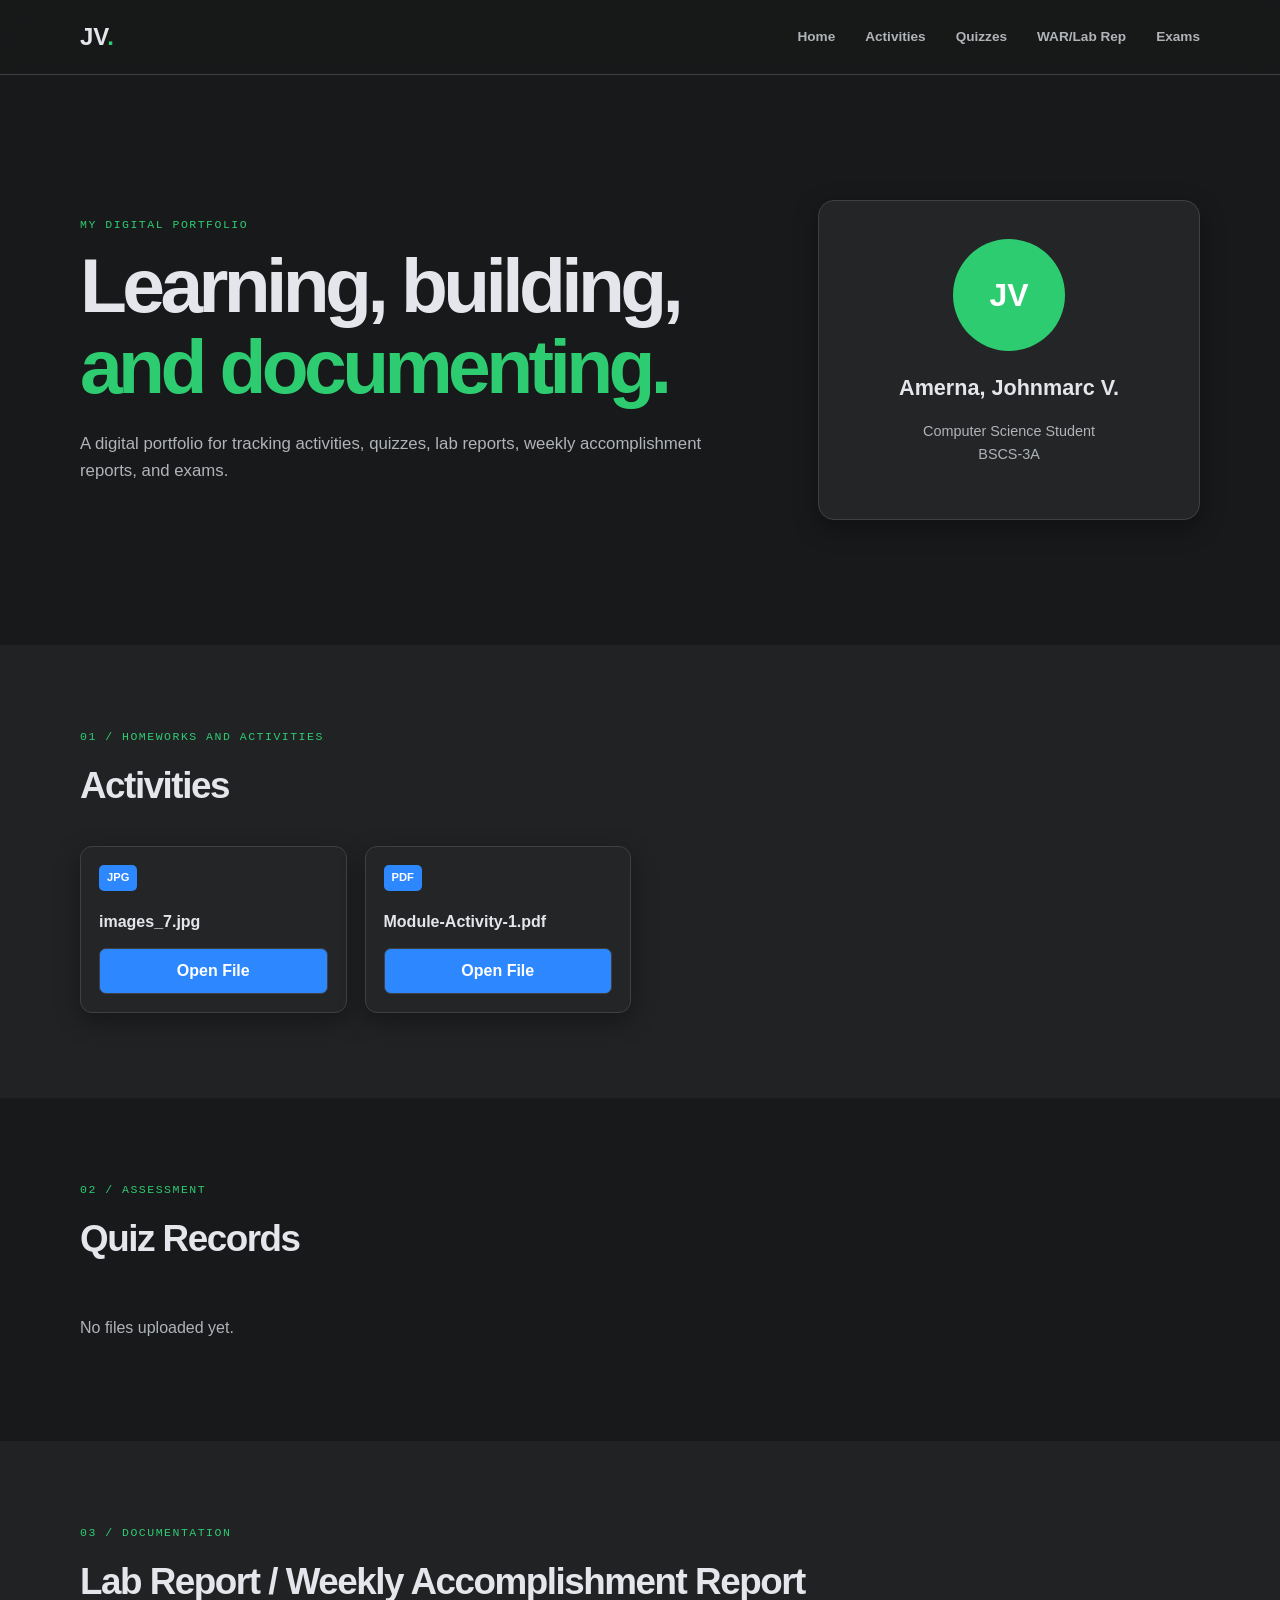
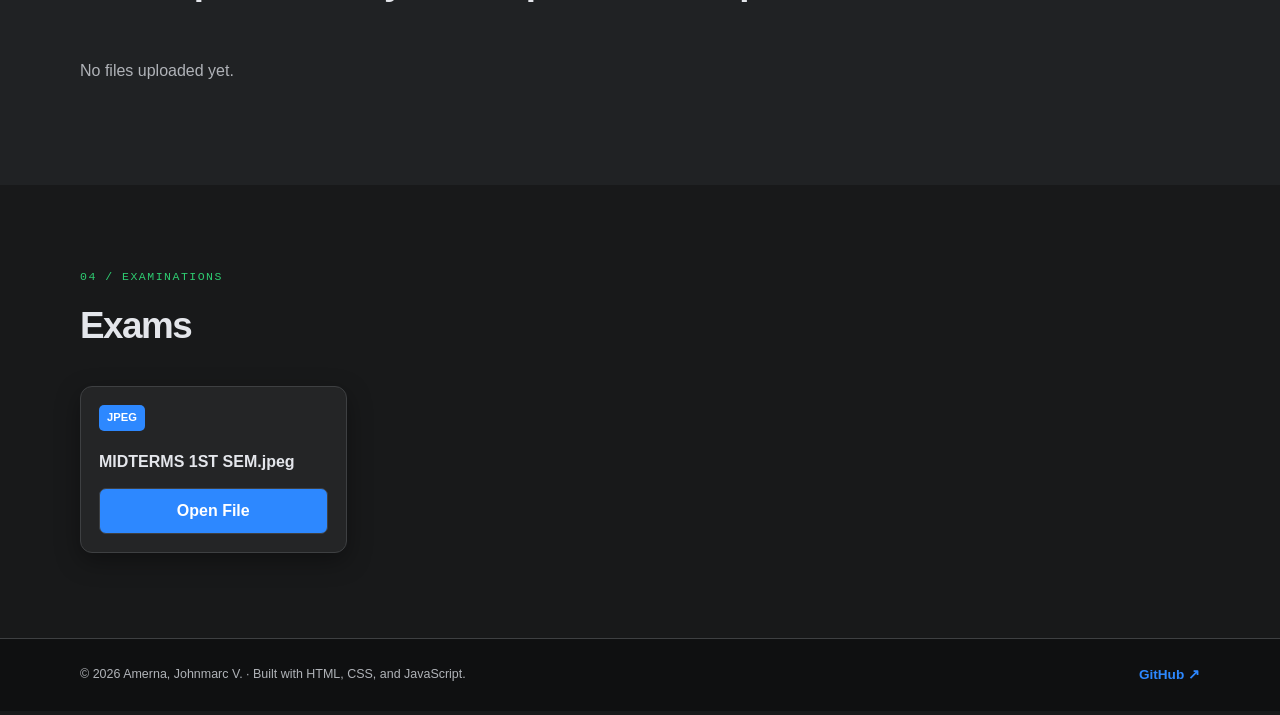
==== index.html @ 8e963a17 "Change file extension from JPG to JPEG" ====
<!DOCTYPE html>
<html lang="en">
<head>
  <meta charset="UTF-8">
  <meta name="viewport" content="width=device-width, initial-scale=1.0">
  <meta name="description" content="Johnmarc's learning and software development portfolio">
  <title>Amerna's Portfolio</title>
  <link rel="stylesheet" href="style.css">
</head>

<body>
  <header class="site-header">
    <nav class="navbar container" aria-label="Main navigation">
      <a class="logo" href="#home">JV<span>.</span></a>

      <button
        type="button"
        class="menu-toggle"
        aria-label="Open navigation menu"
        aria-expanded="false">
        ☰
      </button>

      <div class="nav-links">
        <a href="#home">Home</a>
        <a href="#activities">Activities</a>
        <a href="#quizzes">Quizzes</a>
        <a href="#warlab">WAR/Lab Rep</a>
        <a href="#exams">Exams</a>
      </div>
    </nav>
  </header>

  <main>
    <section id="home" class="hero container">
      <div class="hero-content">
        <p class="eyebrow">MY DIGITAL PORTFOLIO</p>

        <h1>
          Learning, building,<br>
          <span>and documenting.</span>
        </h1>

        <p class="hero-description">
          A digital portfolio for tracking activities, quizzes,
          lab reports, weekly accomplishment reports, and exams.
        </p>
      </div>

      <aside class="profile-card" aria-label="Profile summary">
        <div class="profile-avatar">JV</div>
        <h2>Amerna, Johnmarc V.</h2>
        <p>Computer Science Student<br>BSCS-3A</p>
      </aside>
    </section>

    <section id="activities" class="section section-tinted">
      <div class="container">
        <div class="section-heading">
          <div>
            <p class="eyebrow">01 / HOMEWORKS AND ACTIVITIES</p>
            <h2>Activities</h2>
          </div>
          </div>

        <div class="files-container static-files">
          <div class="file-item-card">
            <div class="file-item-header">
              <span class="file-badge">JPG</span>
            </div>

            <div class="file-info">
              <div class="file-title">images_7.jpg</div>
            </div>

            <button
              type="button"
              class="view-btn"
              onclick="openStaticFile('images/images_7.jpg', 'images_7.jpg')">
              Open File
            </button>
          </div>

          <div class="file-item-card">
            <div class="file-item-header">
              <span class="file-badge">PDF</span>
            </div>

            <div class="file-info">
              <div class="file-title">Module-Activity-1.pdf</div>
            </div>

            <button
              type="button"
              class="view-btn"
              onclick="openStaticFile(
                'images/Module-Activity-1.pdf',
                'Module-Activity-1.pdf'
              )">
              Open File
            </button>
          </div>
        </div>
      </div>
    </section>

    <section id="quizzes" class="section">
      <div class="container">
        <div class="section-heading">
          <div>
            <p class="eyebrow">02 / ASSESSMENT</p>
            <h2>Quiz Records</h2>
          </div>
        </div>

        <div class="files-container" id="container-quizzes">
          <p class="empty-msg">No files uploaded yet.</p>
        </div>
      </div>
    </section>

    <section id="warlab" class="section section-tinted">
      <div class="container">
        <div class="section-heading">
          <div>
            <p class="eyebrow">03 / DOCUMENTATION</p>
            <h2>Lab Report / Weekly Accomplishment Report</h2>
          </div>
        </div>

        <div class="files-container" id="container-warlab">
          <p class="empty-msg">No files uploaded yet.</p>
        </div>
      </div>
    </section>

    <section id="exams" class="section">
      <div class="container">
        <div class="section-heading">
          <div>
            <p class="eyebrow">04 / EXAMINATIONS</p>
            <h2>Exams</h2>
          </div>
        </div>

               <div class="files-container static-files">
          <div class="file-item-card">
            <div class="file-item-header">
              <span class="file-badge">JPEG</span>
            </div>

            <div class="file-info">
              <div class="file-title">MIDTERMS 1ST SEM.jpeg</div>
            </div>

            <button
              type="button"
              class="view-btn"
              onclick="openStaticFile('images/MIDTERMS 1ST SEM.jpeg', 'MIDTERMS 1ST SEM.jpeg')">
              Open File
            </button>
      </div>
    </section>
  </main>

  <footer class="site-footer">
    <div class="container footer-content">
      <p>© 2026 Amerna, Johnmarc V. · Built with HTML, CSS, and JavaScript.</p>
      <a href="https://github.com/" target="_blank" rel="noopener noreferrer">
        GitHub ↗
      </a>
    </div>
  </footer>

  <!-- File preview modal -->
  <div
    id="file-modal"
    class="modal hidden"
    role="dialog"
    aria-modal="true"
    aria-labelledby="modal-title">

    <div class="modal-content">
      <button
        type="button"
        class="modal-close"
        onclick="closeModal()"
        aria-label="Close modal">
        &times;
      </button>

      <h2 id="modal-title">File Preview</h2>
      <div id="modal-body"></div>
    </div>
  </div>

  <script src="script.js"></script>
</body>
</html>
---- style.css ----
/* ==============================
   1. Design tokens and reset
   ============================== */
:root {
  /* Dark theme colors (Facebook-like) */
  --color-bg: #18191a;          /* Main background */
  --color-surface: #242526;     /* Cards, panels */
  --color-surface-hover: #3a3b3c;
  --color-text: #e4e6eb;        /* Primary text */
  --color-text-muted: #b0b3b8;  /* Secondary text */
  --color-border: #3e4042;      /* Borders */
  --color-accent: #2d88ff;      /* Link/accent blue */
  --color-green: #2ecc71;       /* Success/green accent */
  --color-orange: #f39c12;      /* Orange accent */
  --color-section: #202224;     /* Tinted sections */

  --shadow-card: 0 8px 24px rgba(0, 0, 0, 0.35);
  --radius-small: 7px;
  --radius-medium: 12px;
  --radius-large: 16px;
  --content-width: 1120px;
}

* { 
  box-sizing: border-box; 
}

html { 
  scroll-behavior: smooth; 
}

body {
  margin: 0;
  color: var(--color-text);
  background: var(--color-bg);
  font-family: Manrope, Arial, sans-serif;
  line-height: 1.6;
}

a { 
  color: inherit; 
}

button { 
  font: inherit; 
}

.container { 
  width: min(var(--content-width), 92%); 
  margin: 0 auto; 
}

/* ==============================
   2. Shared components
   ============================== */
.eyebrow {
  margin: 0 0 14px;
  color: var(--color-green);
  font: 500 0.72rem 'DM Mono', monospace;
  letter-spacing: 0.13em;
}

.button {
  padding: 12px 18px;
  border-radius: var(--radius-small);
  font-size: 0.85rem;
  font-weight: 800;
  text-decoration: none;
}

.button-primary { 
  color: #fff; 
  background: var(--color-green); 
}

.button-secondary { 
  color: var(--color-text); 
  border: 1px solid var(--color-border); 
  background: var(--color-surface);
}

.button-group { 
  display: flex; 
  gap: 12px; 
  margin-top: 30px; 
}

.section { 
  padding: 85px 0; 
}

.section-tinted { 
  background: var(--color-section); 
}

.section-heading {
  display: flex;
  align-items: end;
  justify-content: space-between;
  margin-bottom: 30px;
}

.section-heading h2 {
  margin: 0;
  font-size: 2.3rem;
  letter-spacing: -0.04em;
  color: var(--color-text);
}

.text-button {
  padding: 0;
  color: var(--color-accent);
  background: none;
  border: 0;
  font-weight: 800;
  cursor: pointer;
}

.tag {
  display: inline-block;
  padding: 3px 9px;
  border-radius: 20px;
  font: 500 0.68rem 'DM Mono', monospace;
}

.tag-math { 
  color: #f5c67b; background: #4a3610; 
}

.tag-code { 
  color: #7fffd4; background: #0f3a2f;
}

.tag-theory { 
  color: #cbb3ff; background: #2a1f4a; 
}

.tag-hardware { 
  color: #a8c7ff; background: #162a3f; 
}

.tag-design { 
  color: #ffb3c6; background: #3f1624; 
}

.card-grid { 
  display: grid; gap: 20px; 
}

.card-grid-three { 
  grid-template-columns: repeat(3, 1fr); 
}

.card-grid-two { 
  grid-template-columns: repeat(2, 1fr); 
}

.project-card, .report-card {
  padding: 25px;
  background: var(--color-surface);
  border: 1px solid var(--color-border);
  border-radius: var(--radius-medium);
  box-shadow: var(--shadow-card);
}

.project-card h3, .report-card h3 { 
  margin: 0 0 5px; 
  color: var(--color-text);
}

.project-card p, .report-card p, .activity-item p {
  margin: 0 0 12px;
  color: var(--color-text-muted);
  font-size: 0.9rem;
}

.project-link {
  color: var(--color-accent);
  font-size: 0.78rem;
  font-weight: 800;
  text-decoration: none;
}

.card-footer { 
  display: flex; 
  align-items: center; 
  justify-content: space-between; 
  margin-top: 25px; 
}

/* ==============================
   3. Header and navigation
   ============================== */
.site-header {
  position: sticky;
  top: 0;
  z-index: 10;
  border-bottom: 1px solid var(--color-border);
  background: rgba(24, 25, 26, 0.92);
  backdrop-filter: blur(12px);
}

.navbar { 
  display: flex; 
  align-items: center; 
  justify-content: space-between; 
  height: 74px; 
}

.logo { 
  font-size: 1.5rem; 
  font-weight: 800; 
  text-decoration: none; 
  color: var(--color-text);
}

.logo span { 
  color: var(--color-green); 
}

.nav-links { 
  display: flex; 
  gap: 30px; 
}

.nav-links a, .footer-content a { 
  font-size: 0.85rem; 
  font-weight: 700; 
  text-decoration: none;
  color: var(--color-text-muted);
}

.nav-links a:hover, .footer-content a:hover { 
  color: var(--color-text); 
}

.menu-toggle { 
  display: none; 
  border: 0; 
  background: none; 
  font-size: 1.5rem; 
  cursor: pointer; 
  color: var(--color-text);
}

/* ==============================
   4. Home section
   ============================== */
.hero {
  display: grid;
  grid-template-columns: 1.4fr 0.8fr;
  align-items: center;
  gap: 70px;
  min-height: 570px;
  padding: 70px 0;
}

.hero h1 {
  margin: 0 0 25px;
  font-size: clamp(2.7rem, 6vw, 5rem);
  line-height: 1.05;
  letter-spacing: -0.06em;
  color: var(--color-text);
}

.hero h1 span { 
  color: var(--color-green); 
}

.hero-description { 
  max-width: 650px; 
  color: var(--color-text-muted); 
  font-size: 1.05rem; 
}

.profile-card {
  padding: 38px;
  text-align: center;
  background: var(--color-surface);
  border: 1px solid var(--color-border);
  border-radius: var(--radius-large);
  box-shadow: var(--shadow-card);
}

.profile-avatar {
  display: grid;
  place-items: center;
  width: 112px;
  height: 112px;
  margin: 0 auto 20px;
  border-radius: 50%;
  color: #fff;
  background: var(--color-green);
  font-size: 2rem;
  font-weight: 800;
}

.profile-card h2 { 
  margin: 0; 
  font-size: 1.35rem; 
  color: var(--color-text);
}

.profile-card p { 
  color: var(--color-text-muted); 
  font-size: 0.9rem; 
}

.quick-stats {
  display: grid;
  grid-template-columns: repeat(3, 1fr);
  margin-top: 25px;
  padding-top: 22px;
  border-top: 1px solid var(--color-border);
}

.stat strong { 
  display: block; 
  color: var(--color-green); 
  font-size: 1.3rem; 
}

.stat small { 
  color: var(--color-text-muted); 
  font-size: 0.7rem; 
}

/* ==============================
   5. Activities, quizzes, reports
   ============================== */
.activity-list { 
  border-top: 1px solid var(--color-border); 
}

.activity-item {
  display: grid;
  grid-template-columns: 90px 1fr;
  gap: 25px;
  padding: 25px 0;
  border-bottom: 1px solid var(--color-border);
}

.activity-item h3 { 
  margin: 0 0 5px; 
  color: var(--color-text);
}

.activity-date { 
  color: var(--color-green); 
  font: 500 1.5rem 'DM Mono', monospace; 
}

.activity-date span { 
  display: block; 
  color: var(--color-text-muted); 
  font-size: 0.65rem; 
  letter-spacing: 0.1em; 
}

.project-icon {
  display: grid;
  place-items: center;
  width: 46px;
  height: 46px;
  margin-bottom: 20px;
  border-radius: 9px;
  color: #fff;
  background: var(--color-green);
  font-size: 1.4rem;
}

.table-wrapper { 
  overflow-x: auto; 
  border: 1px solid var(--color-border); 
  border-radius: var(--radius-medium); 
  background: var(--color-surface); 
}

table { 
  width: 100%; 
  min-width: 650px; 
  border-collapse: collapse; 
  text-align: left;
}

th, td { 
  padding: 18px 22px; 
  border-bottom: 1px solid var(--color-border); 
  font-size: 0.86rem; 
  color: var(--color-text);
}

th { 
  color: var(--color-text-muted); 
  font: 500 0.7rem 'DM Mono', monospace; 
  text-transform: uppercase; 
}

tr:last-child td { 
  border-bottom: 0; 
}

.score { 
  color: var(--color-green); 
  font-weight: 800; 
}

.report-type { 
  color: var(--color-orange); 
  font: 500 0.7rem 'DM Mono', monospace; 
  letter-spacing: 0.1em; 
}

.report-card h3 { 
  margin-top: 14px; 
}

/* ==============================
   6. Footer
   ============================== */
.site-footer { 
  padding: 25px 0; 
  color: var(--color-text-muted); 
  background: #0f1011; 
  border-top: 1px solid var(--color-border);
}

.footer-content { 
  display: flex; 
  align-items: center; 
  justify-content: space-between; 
}

.footer-content p { 
  margin: 0; 
  font-size: 0.78rem; 
}

.footer-content a { 
  color: var(--color-accent); 
}

/* ==============================
   7. Responsive layout
   ============================== */
@media (max-width: 700px) {
  .menu-toggle { 
    display: block; 
  }

  .nav-links {
    position: absolute;
    top: 74px;
    left: 0;
    right: 0;
    display: none;
    flex-direction: column;
    gap: 15px;
    padding: 20px;
    border-bottom: 1px solid var(--color-border);
    background: var(--color-bg);
  }

  .nav-links.is-open { 
    display: flex; 
  }

  .hero { 
    grid-template-columns: 1fr; 
    gap: 35px; 
    padding: 60px 0; 
  }

  .profile-card { 
    max-width: 420px; 
  }

  .section { 
    padding: 60px 0; 
  }

  .section-heading h2 { 
    font-size: 1.8rem; 
  }

  .card-grid-three, .card-grid-two { 
    grid-template-columns: 1fr; 
  }

  .footer-content { 
    display: block; 
  }

  .footer-content a { 
    display: inline-block; 
    margin-top: 8px; 
  }
}

/* ==============================
   8. Image upload & preview
   ============================== */
.image-upload-area {
  margin: 20px 0 30px;
  padding: 18px;
  border: 1px dashed var(--color-border);
  border-radius: var(--radius-medium);
  background: var(--color-surface);
}

.image-upload-label {
  display: inline-flex;
  align-items: center;
  gap: 10px;
  padding: 10px 14px;
  border-radius: var(--radius-small);
  background: #2f3136;
  color: var(--color-text);
  font-weight: 700;
  font-size: 0.85rem;
  cursor: pointer;
  user-select: none;
}

.image-upload-label:hover {
  background: var(--color-surface-hover);
}

.image-upload-icon {
  font-size: 1.1rem;
}

.image-input {
  position: absolute;
  width: 1px;
  height: 1px;
  padding: 0;
  margin: -1px;
  overflow: hidden;
  clip: rect(0, 0, 0, 0);
  border: 0;
}

.image-preview-grid {
  display: grid;
  grid-template-columns: repeat(auto-fill, minmax(140px, 1fr));
  gap: 12px;
  margin-top: 16px;
}

.image-preview-grid img {
  width: 100%;
  height: 140px;
  object-fit: cover;
  border-radius: var(--radius-small);
  border: 1px solid var(--color-border);
  background: #000;
}

/* ==============================
   9. Clear images button
   ============================== */
.image-clear-wrapper {
  margin-top: 10px;
}

.image-clear-button {
  padding: 6px 10px;
  border: 1px solid var(--color-border);
  border-radius: var(--radius-small);
  background: var(--color-surface);
  color: var(--color-text-muted);
  font-size: 0.75rem;
  font-weight: 700;
  cursor: pointer;
}

.image-clear-button:hover {
  color: var(--color-text);
  border-color: var(--color-text-muted);
  background: var(--color-surface-hover);
}

.actions {
  display: flex;
  align-items: center;
  gap: 10px;
}

.upload-label,
.view-btn,
.delete-btn {
  border: 1px solid var(--color-border);
  border-radius: var(--radius-small);
  cursor: pointer;
}

.upload-label {
  display: inline-block;
  padding: 8px 14px;
  color: #fff;
  background: var(--color-green);
  font-size: 0.85rem;
  font-weight: 700;
}

.upload-label:hover {
  filter: brightness(1.1);
}

.file-input {
  position: absolute;
  width: 1px;
  height: 1px;
  overflow: hidden;
  opacity: 0;
}

.files-container {
  display: grid;
  grid-template-columns: repeat(auto-fill, minmax(230px, 1fr));
  gap: 18px;
}

.empty-msg {
  grid-column: 1 / -1;
  color: var(--color-text-muted);
}

.static-files {
  margin-top: 20px;
}

.file-item-card {
  padding: 18px;
  background: var(--color-surface);
  border: 1px solid var(--color-border);
  border-radius: var(--radius-medium);
  box-shadow: var(--shadow-card);
}

.file-item-header {
  display: flex;
  align-items: center;
  justify-content: space-between;
  margin-bottom: 18px;
}

.file-badge {
  padding: 4px 8px;
  border-radius: 5px;
  color: #fff;
  background: var(--color-accent);
  font-size: 0.7rem;
  font-weight: 800;
}

.file-title {
  overflow: hidden;
  margin-bottom: 14px;
  color: var(--color-text);
  font-weight: 700;
  text-overflow: ellipsis;
  white-space: nowrap;
}

.file-info small {
  color: var(--color-text-muted);
  font-size: 0.75rem;
}

.view-btn {
  width: 100%;
  padding: 9px 12px;
  color: #fff;
  background: var(--color-accent);
  font-weight: 700;
}

.view-btn:hover {
  background: #1c6dcc;
}

.delete-btn {
  width: 28px;
  height: 28px;
  color: #fff;
  background: #c0392b;
  font-size: 1.2rem;
  line-height: 1;
}

.modal {
  position: fixed;
  inset: 0;
  z-index: 100;
  display: grid;
  place-items: center;
  padding: 20px;
  background: rgba(0, 0, 0, 0.8);
}

.modal.hidden {
  display: none;
}

.modal-content {
  position: relative;
  width: min(900px, 100%);
  max-height: 95vh;
  overflow: auto;
  padding: 24px;
  border: 1px solid var(--color-border);
  border-radius: var(--radius-medium);
  background: var(--color-surface);
}

.modal-content h2 {
  margin-top: 0;
  padding-right: 35px;
  color: var(--color-text);
}

.modal-close {
  position: absolute;
  top: 12px;
  right: 16px;
  border: 0;
  color: var(--color-text);
  background: transparent;
  cursor: pointer;
  font-size: 2rem;
}

.modal-image {
  display: block;
  max-width: 100%;
  max-height: 80vh;
  margin: 0 auto;
  border-radius: 8px;
}

.modal-frame {
  display: block;
  width: 100%;
  height: 75vh;
  border: 0;
  border-radius: 8px;
}

.download-message {
  padding: 30px;
  color: var(--color-text);
  text-align: center;
}

.download-message .view-btn {
  display: inline-block;
  width: auto;
  text-decoration: none;
}
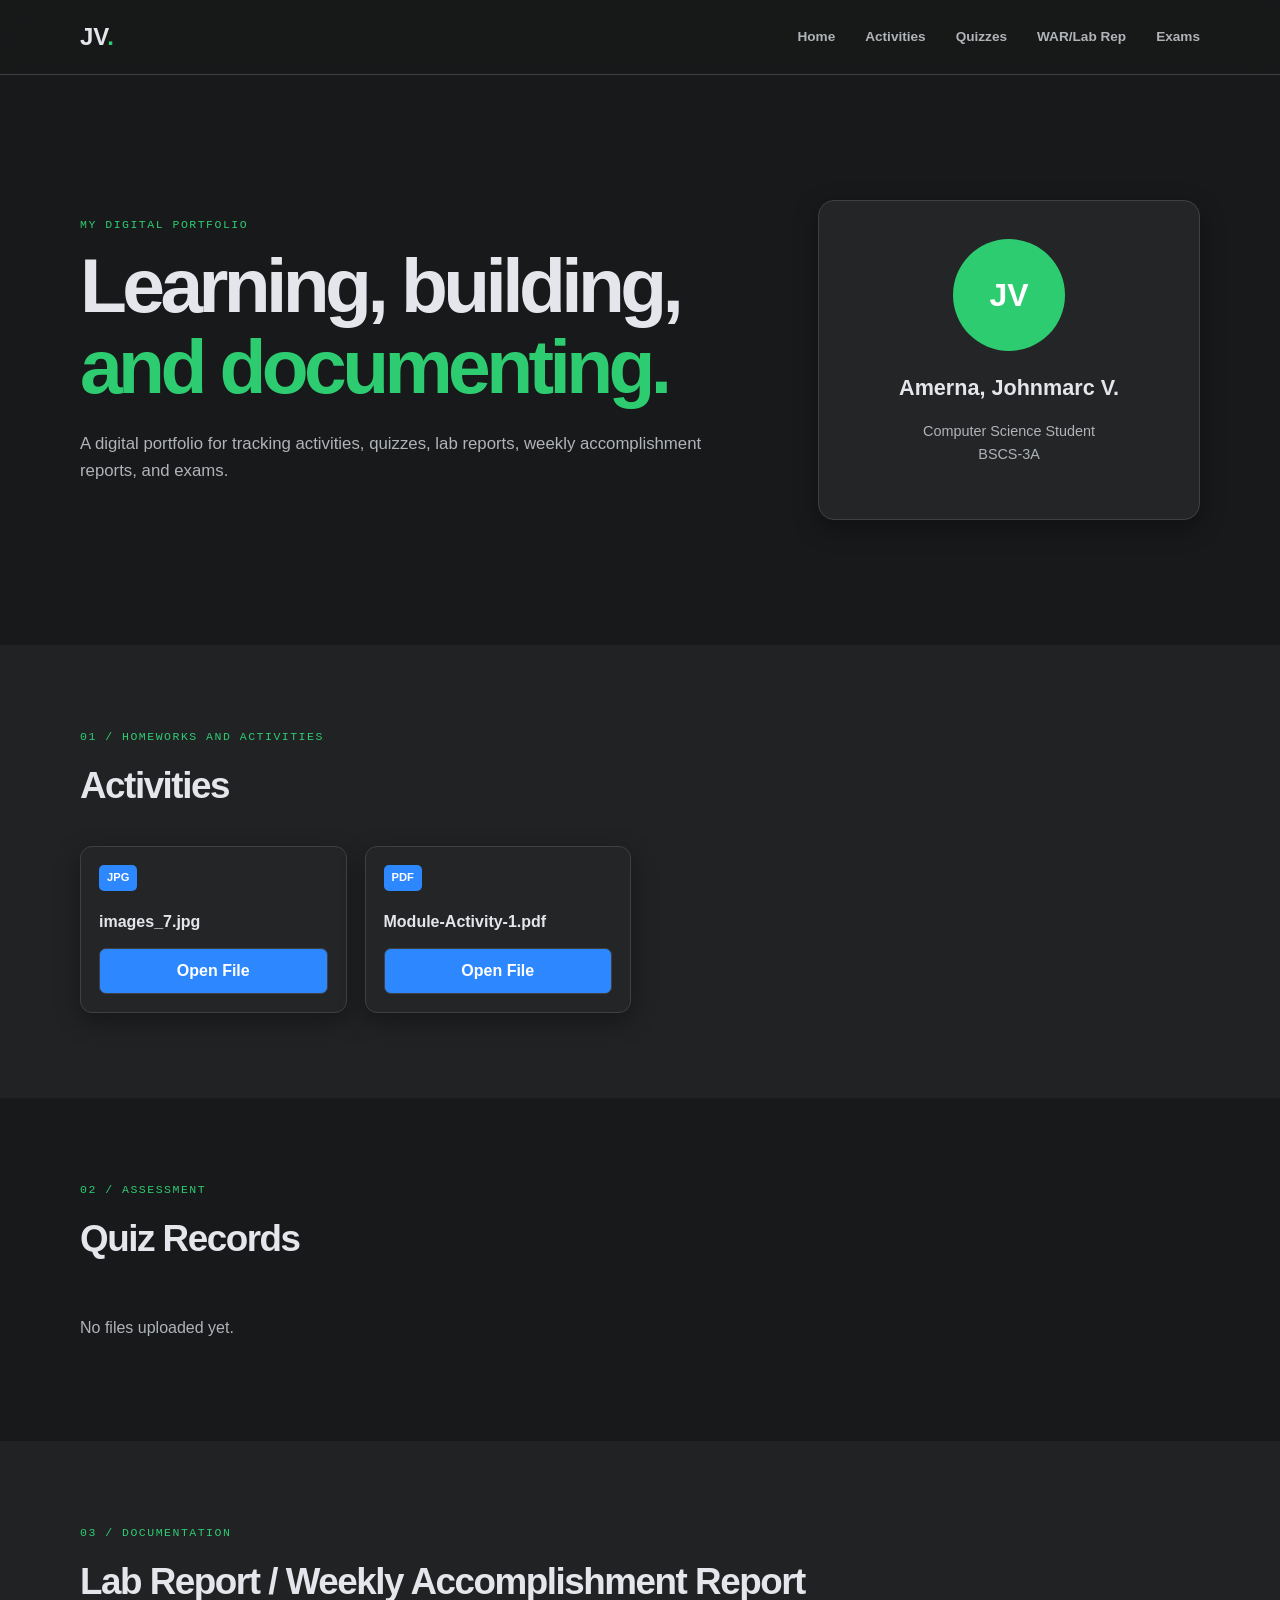
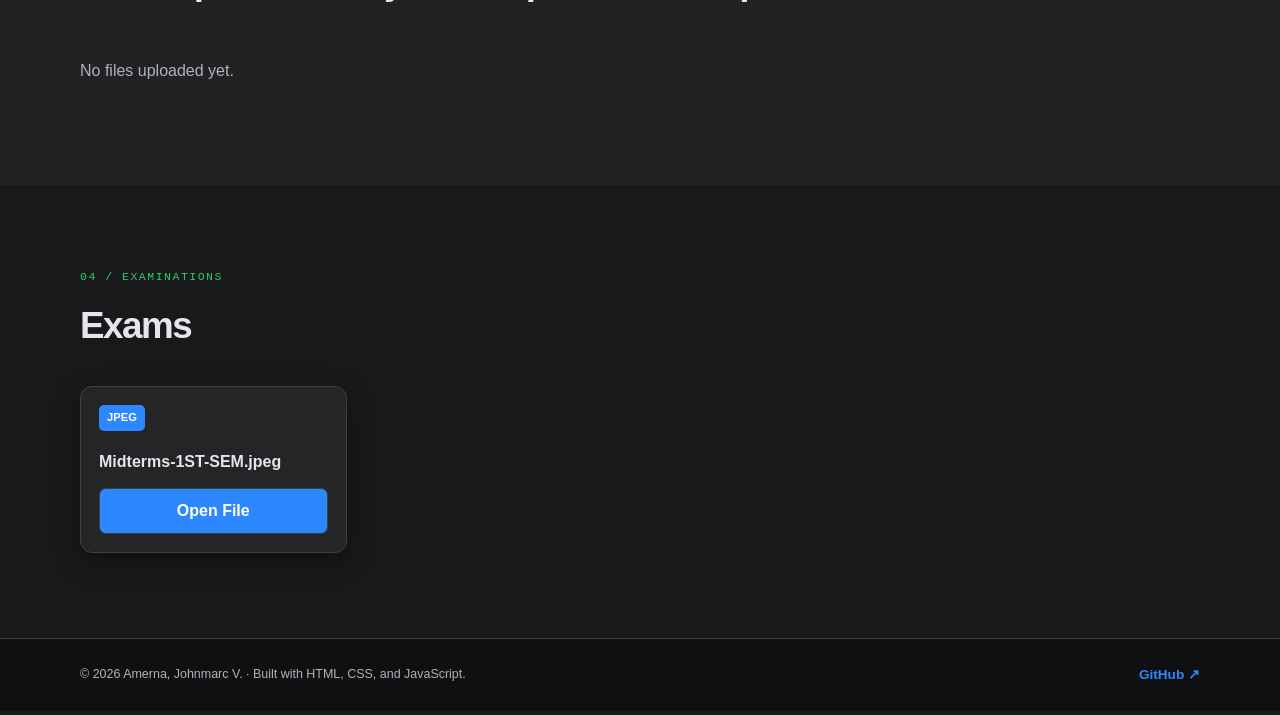
==== commit 585f298a: "Rename image file and update references" ====
--- a/index.html
+++ b/index.html
@@ -150,15 +150,16 @@
             </div>
 
             <div class="file-info">
-              <div class="file-title">MIDTERMS 1ST SEM.jpeg</div>
+              <div class="file-title">Midterms-1ST-SEM.jpeg</div>
             </div>
 
             <button
               type="button"
               class="view-btn"
-              onclick="openStaticFile('images/MIDTERMS 1ST SEM.jpeg', 'MIDTERMS 1ST SEM.jpeg')">
+              onclick="openStaticFile('images/Midterms-1ST-SEM.jpeg', 'Midterms-1ST-SEM.jpeg')">
               Open File
             </button>
+          </div>
       </div>
     </section>
   </main>
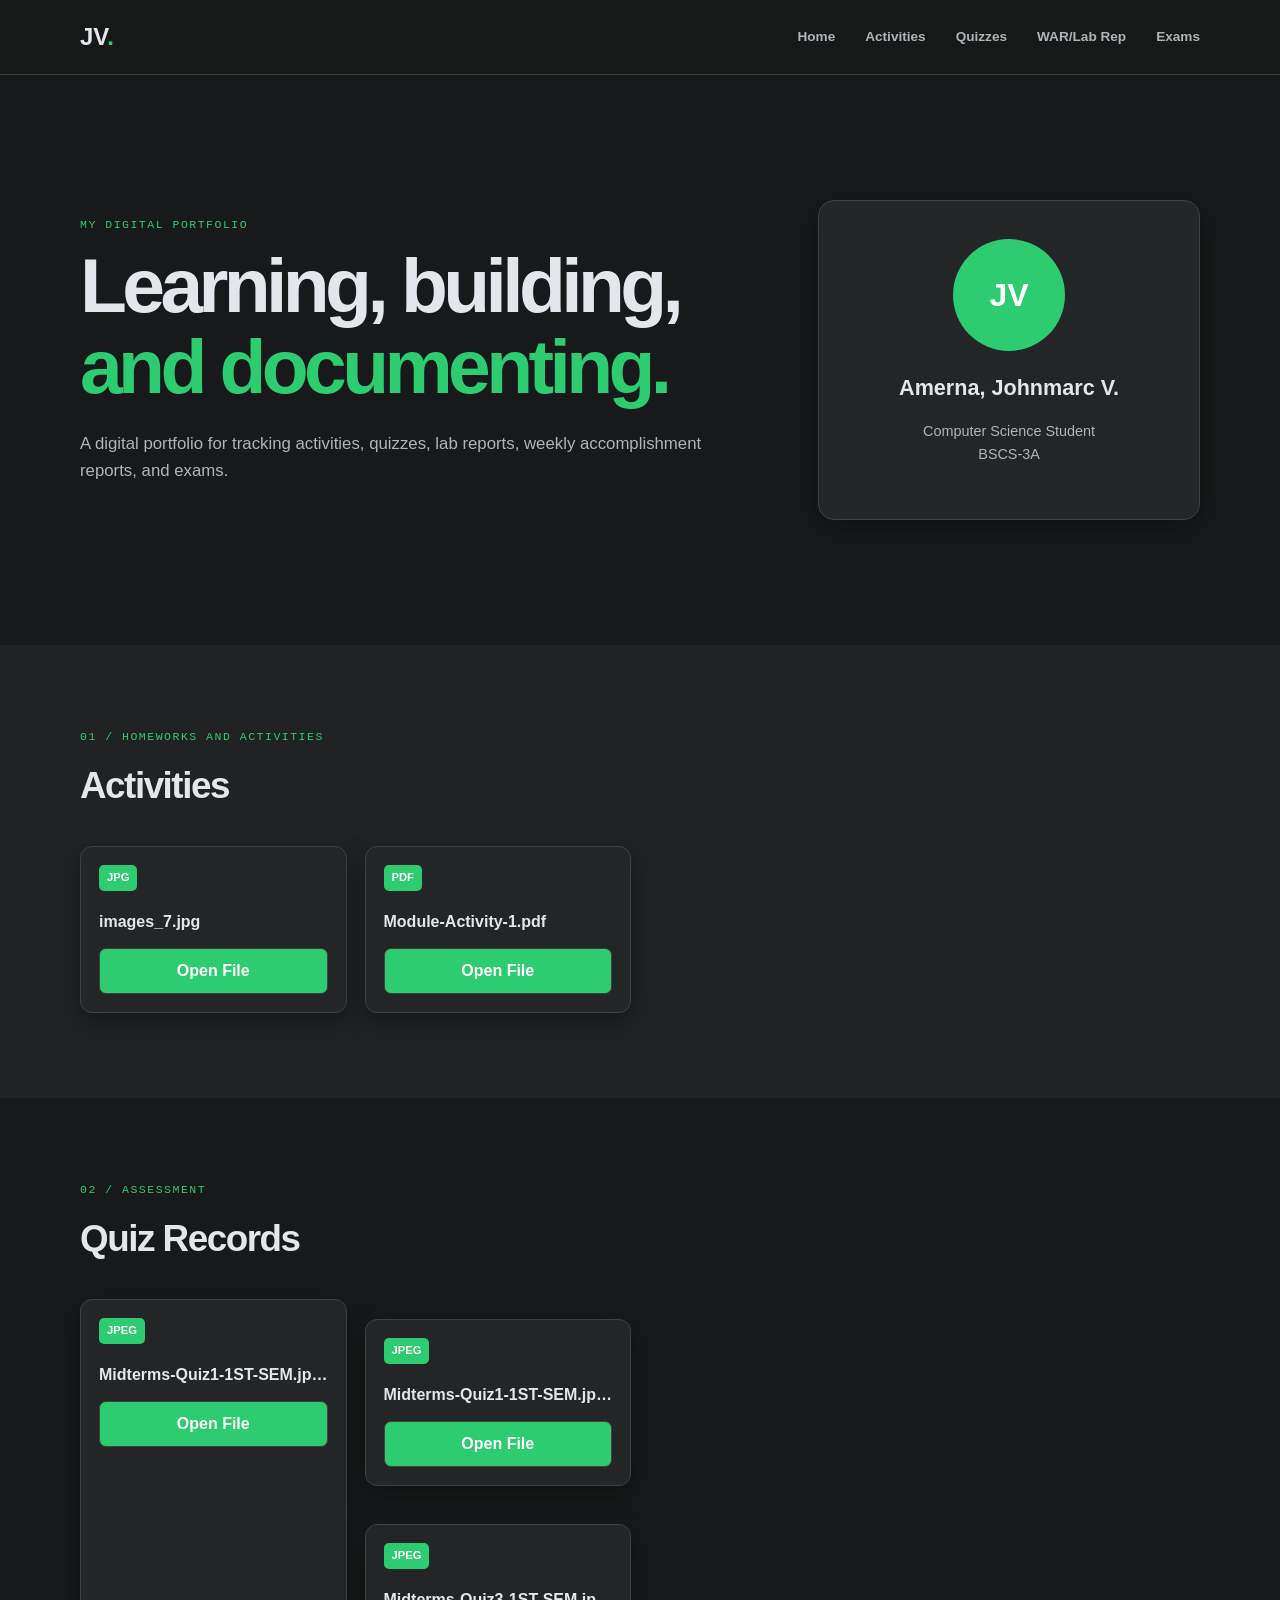
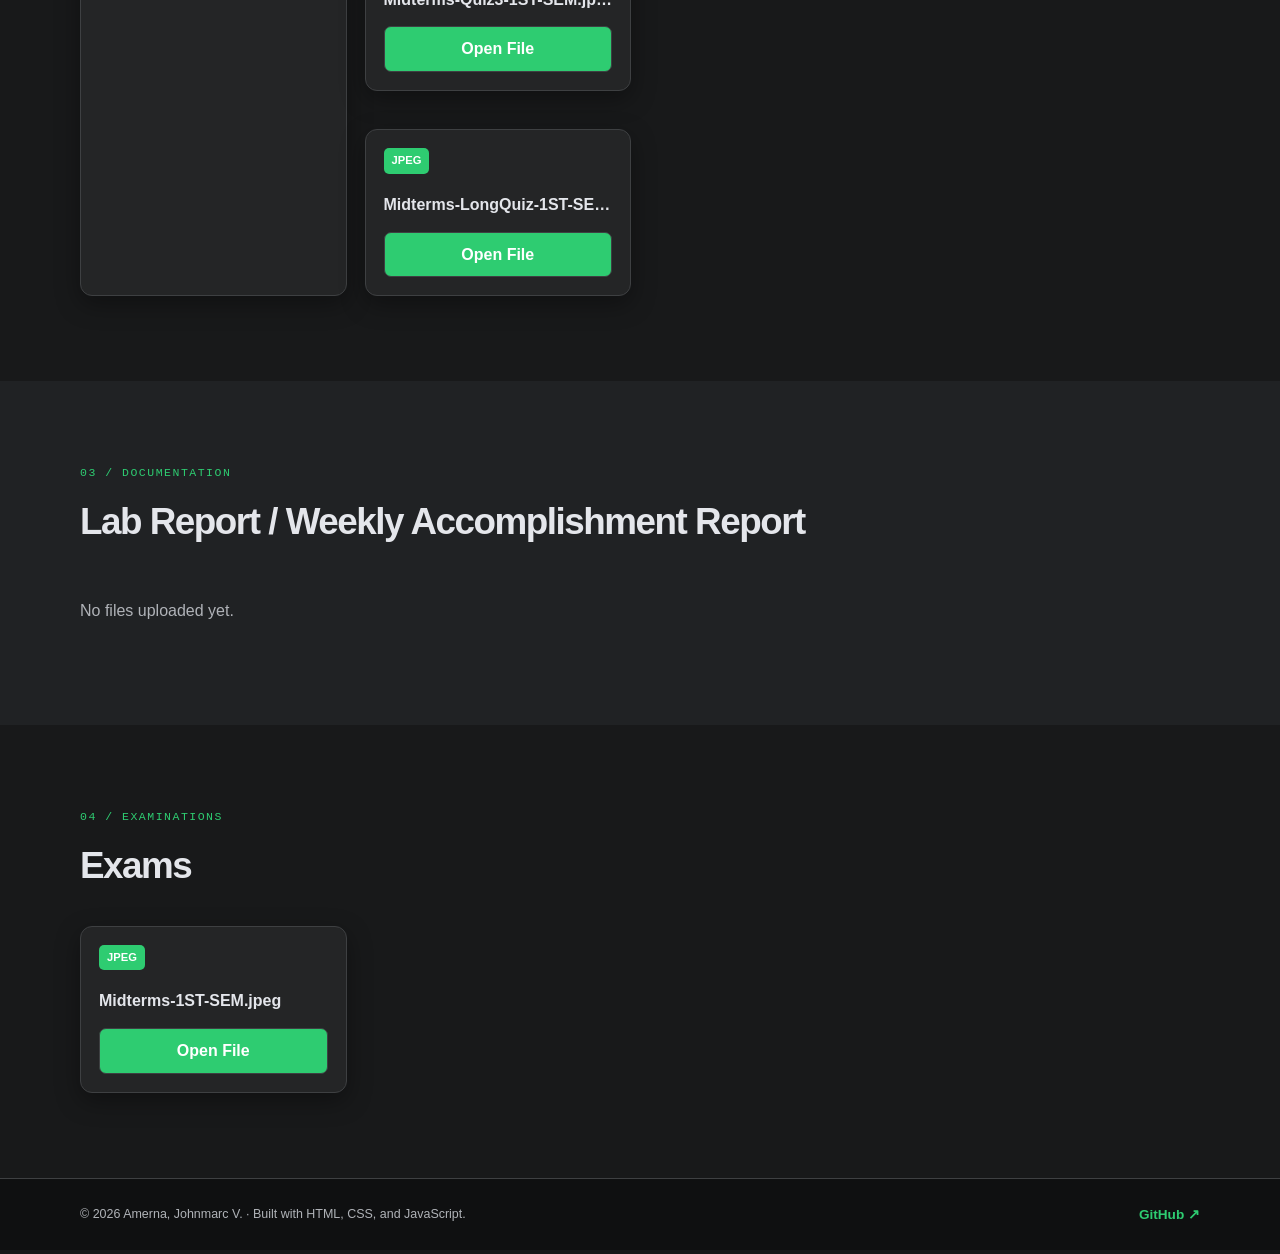
==== commit 995aa1f7: "Add static file cards for midterm quizzes" ====
--- a/index.html
+++ b/index.html
@@ -113,8 +113,77 @@
           </div>
         </div>
 
-        <div class="files-container" id="container-quizzes">
-          <p class="empty-msg">No files uploaded yet.</p>
+        <div class="files-container static-files">
+          <div class="file-item-card">
+            <div class="file-item-header">
+              <span class="file-badge">JPEG</span>
+            </div>
+
+            <div class="file-info">
+              <div class="file-title">Midterms-Quiz1-1ST-SEM.jpeg</div>
+            </div>
+
+            <button
+              type="button"
+              class="view-btn"
+              onclick="openStaticFile('images/Midterms-Quiz1-1ST-SEM.jpeg', 'Midterms-Quiz1-1ST-SEM.jpeg')">
+              Open File
+            </button>
+          </div>
+
+              <div class="files-container static-files">
+          <div class="file-item-card">
+            <div class="file-item-header">
+              <span class="file-badge">JPEG</span>
+            </div>
+
+            <div class="file-info">
+              <div class="file-title">Midterms-Quiz1-1ST-SEM.jpeg</div>
+            </div>
+
+            <button
+              type="button"
+              class="view-btn"
+              onclick="openStaticFile('images/Midterms-Quiz2-1ST-SEM.jpeg', 'Midterms-Quiz2-1ST-SEM.jpeg')">
+              Open File
+            </button>
+          </div>
+
+            <div class="files-container static-files">
+          <div class="file-item-card">
+            <div class="file-item-header">
+              <span class="file-badge">JPEG</span>
+            </div>
+
+            <div class="file-info">
+              <div class="file-title">Midterms-Quiz3-1ST-SEM.jpeg</div>
+            </div>
+
+            <button
+              type="button"
+              class="view-btn"
+              onclick="openStaticFile('images/Midterms-Quiz3-1ST-SEM.jpeg', 'Midterms-Quiz3-1ST-SEM.jpeg')">
+              Open File
+            </button>
+          </div>
+
+            <div class="files-container static-files">
+          <div class="file-item-card">
+            <div class="file-item-header">
+              <span class="file-badge">JPEG</span>
+            </div>
+
+            <div class="file-info">
+              <div class="file-title">Midterms-LongQuiz-1ST-SEM.jpeg</div>
+            </div>
+
+            <button
+              type="button"
+              class="view-btn"
+              onclick="openStaticFile('images/Midterms-LongQuiz-1ST-SEM.jpeg', 'Midterms-LongQuiz-1ST-SEM.jpeg')">
+              Open File
+            </button>
+          </div>
         </div>
       </div>
     </section>
@@ -143,25 +212,29 @@
           </div>
         </div>
 
-               <div class="files-container static-files">
-          <div class="file-item-card">
-            <div class="file-item-header">
-              <span class="file-badge">JPEG</span>
-            </div>
-
-            <div class="file-info">
-              <div class="file-title">Midterms-1ST-SEM.jpeg</div>
-            </div>
-
-            <button
-              type="button"
-              class="view-btn"
-              onclick="openStaticFile('images/Midterms-1ST-SEM.jpeg', 'Midterms-1ST-SEM.jpeg')">
-              Open File
-            </button>
-          </div>
-      </div>
-    </section>
+                <div class="files-container static-files">
+      <div class="file-item-card">
+        <div class="file-item-header">
+          <span class="file-badge">JPEG</span>
+        </div>
+
+        <div class="file-info">
+          <div class="file-title">Midterms-1ST-SEM.jpeg</div>
+        </div>
+
+        <button
+          type="button"
+          class="view-btn"
+          onclick="openStaticFile(
+            'images/Midterms-1ST-SEM.jpeg',
+            'Midterms-1ST-SEM.jpeg'
+          )">
+          Open File
+        </button>
+      </div>
+    </div>
+  </div>
+</section>
   </main>
 
   <footer class="site-footer">
--- a/style.css
+++ b/style.css
@@ -437,7 +437,7 @@
 }
 
 .footer-content a { 
-  color: var(--color-accent); 
+  color: #2ecc71;
 }
 
 /* ==============================
@@ -650,7 +650,7 @@
   padding: 4px 8px;
   border-radius: 5px;
   color: #fff;
-  background: var(--color-accent);
+  background: var(--color-green);
   font-size: 0.7rem;
   font-weight: 800;
 }
@@ -673,12 +673,12 @@
   width: 100%;
   padding: 9px 12px;
   color: #fff;
-  background: var(--color-accent);
+  background: var(--color-green);
   font-weight: 700;
 }
 
 .view-btn:hover {
-  background: #1c6dcc;
+  background: #419665;
 }
 
 .delete-btn {
@@ -758,4 +758,4 @@
   display: inline-block;
   width: auto;
   text-decoration: none;
-}+}
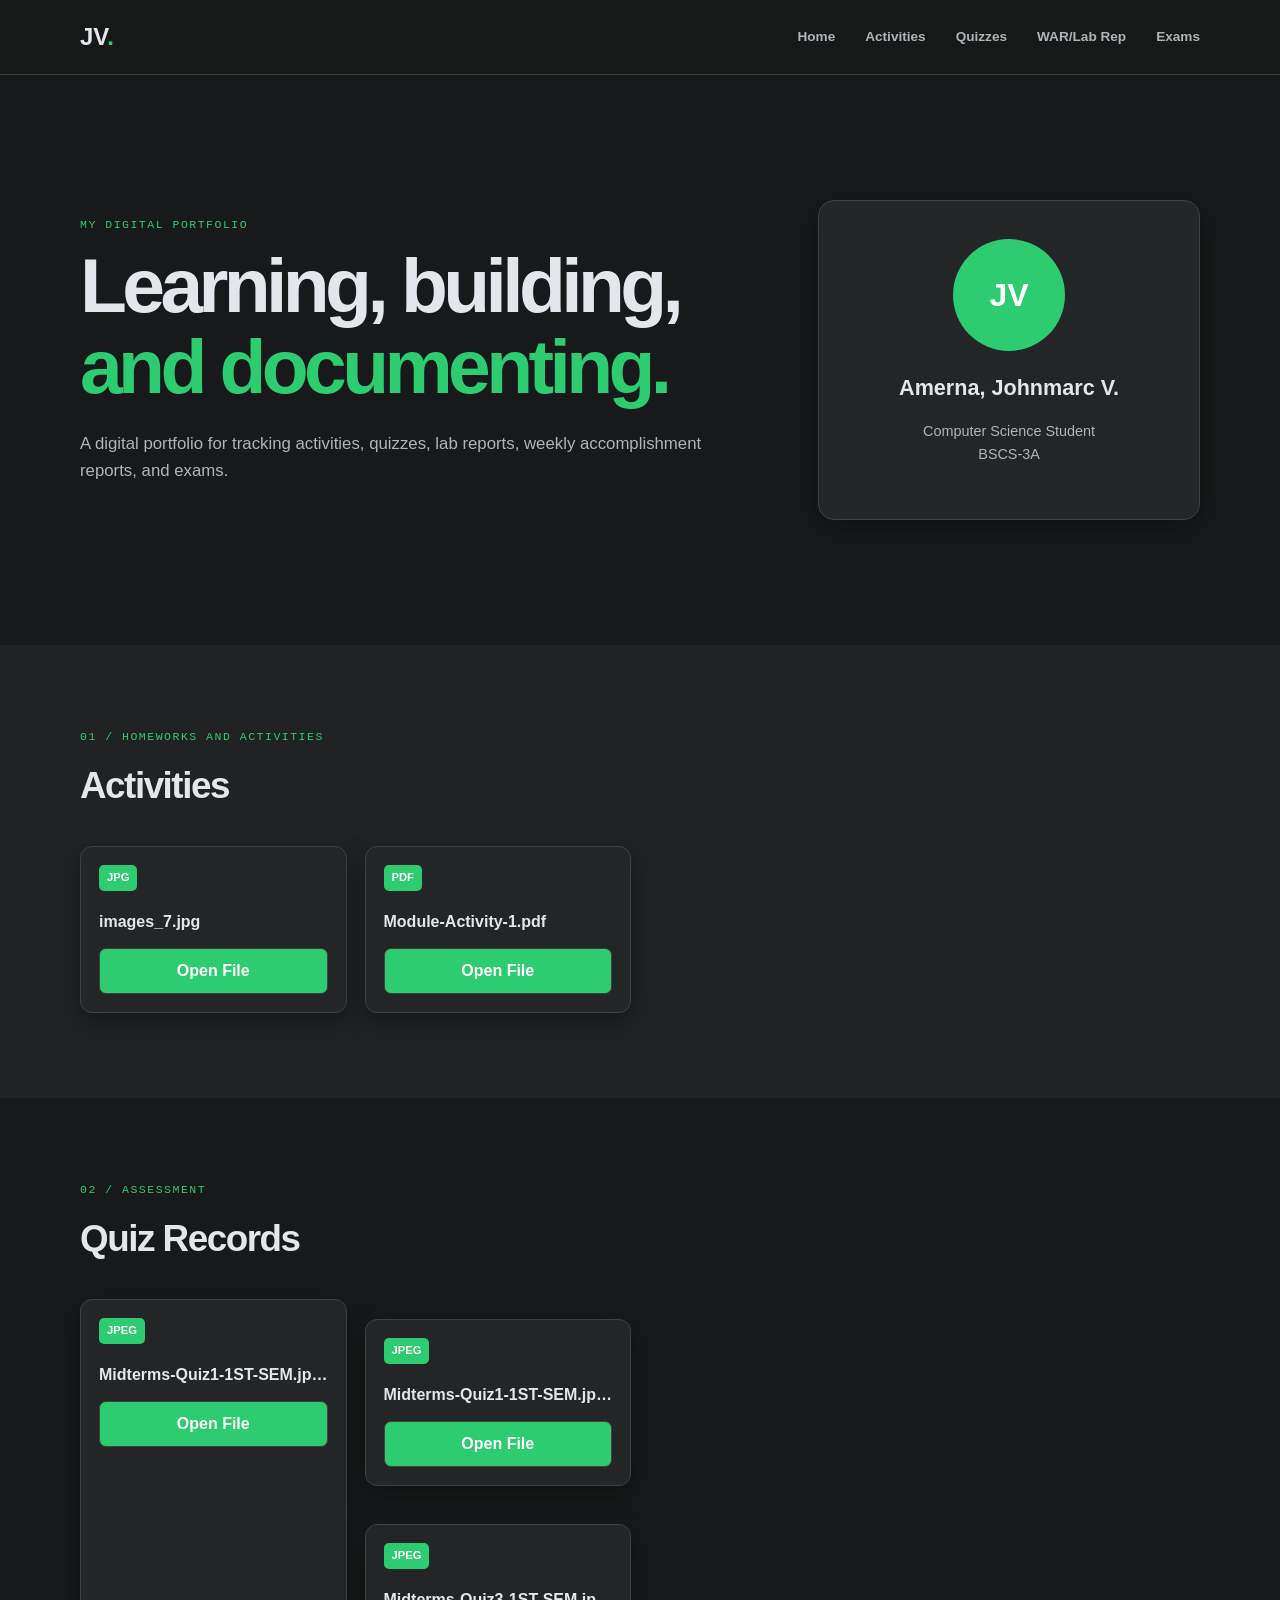
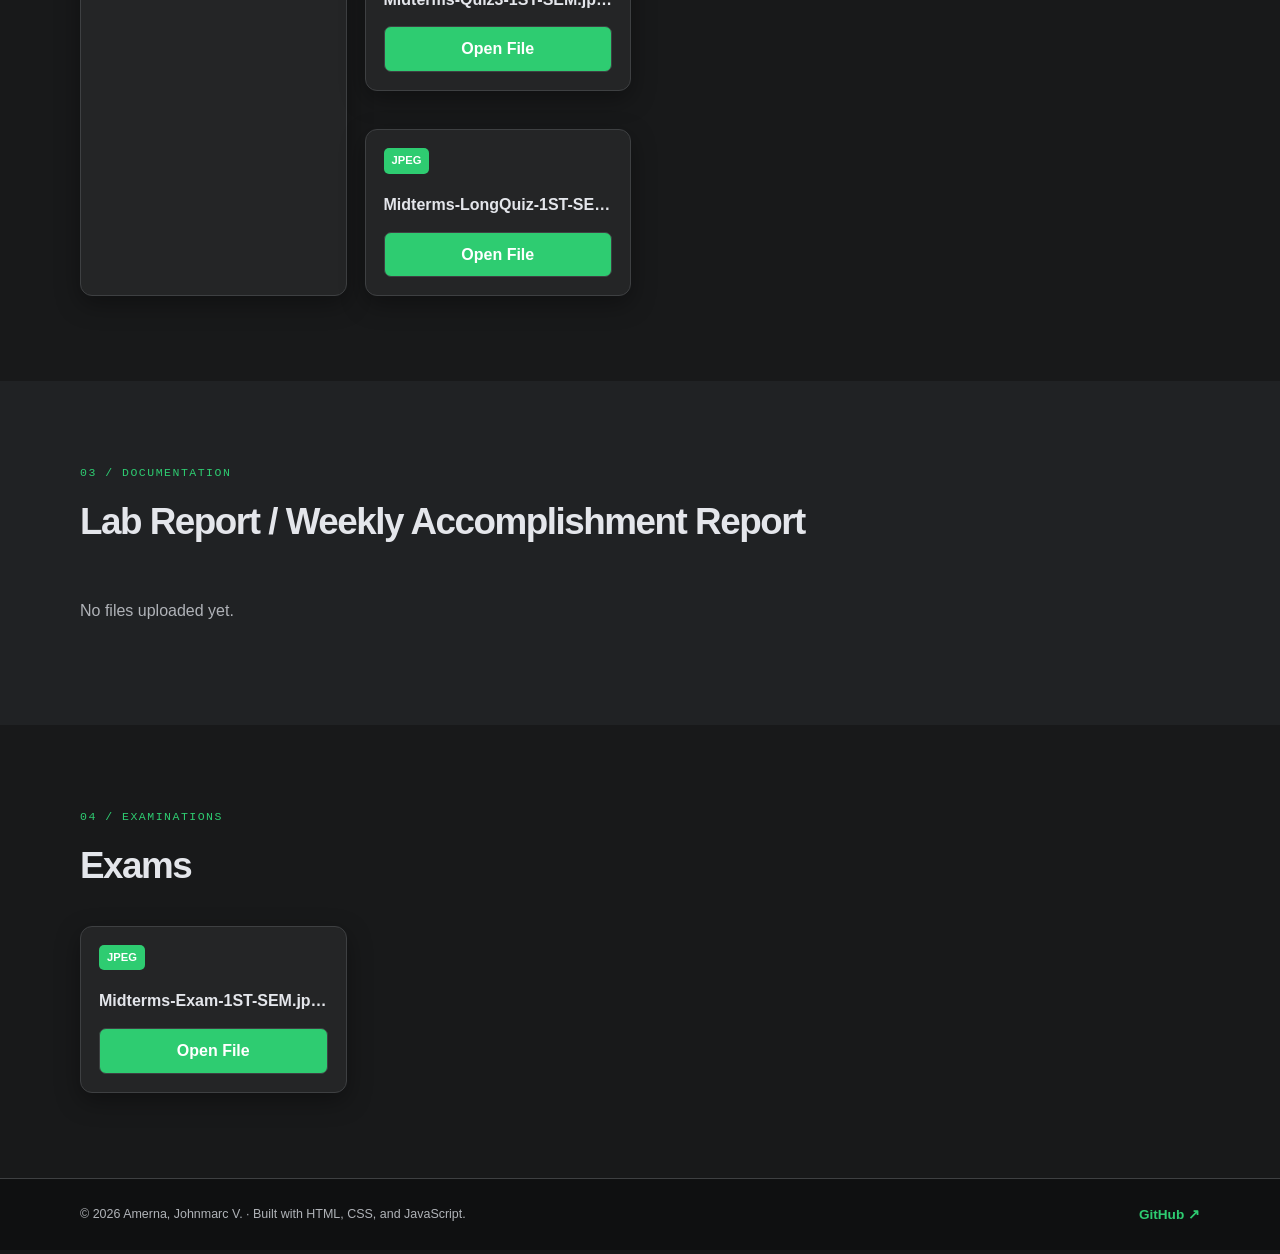
==== commit 72cbfbfc: "Rename image file and update button action" ====
--- a/index.html
+++ b/index.html
@@ -219,15 +219,15 @@
         </div>
 
         <div class="file-info">
-          <div class="file-title">Midterms-1ST-SEM.jpeg</div>
+          <div class="file-title">Midterms-Exam-1ST-SEM.jpeg</div>
         </div>
 
         <button
           type="button"
           class="view-btn"
           onclick="openStaticFile(
-            'images/Midterms-1ST-SEM.jpeg',
-            'Midterms-1ST-SEM.jpeg'
+            'images/Midterms-Exam-1ST-SEM.jpeg',
+            'Midterms-Exam-1ST-SEM.jpeg'
           )">
           Open File
         </button>
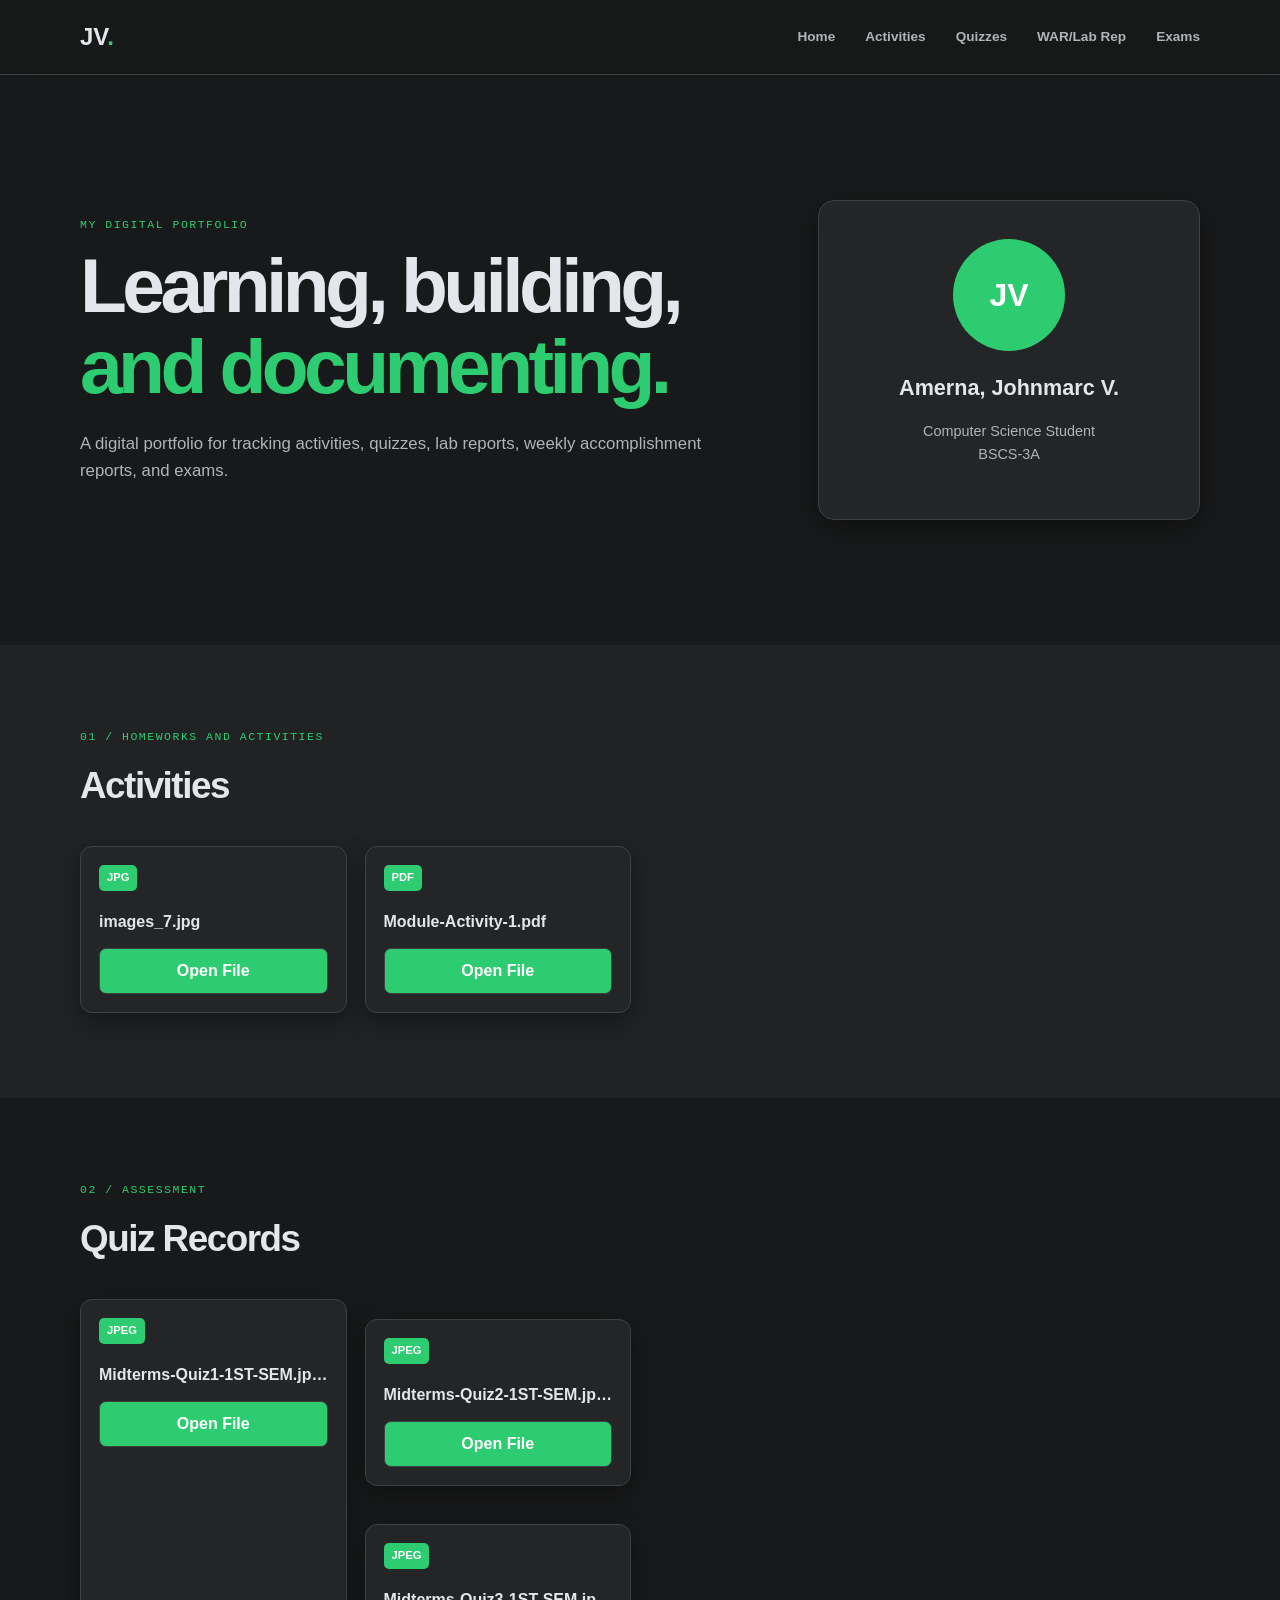
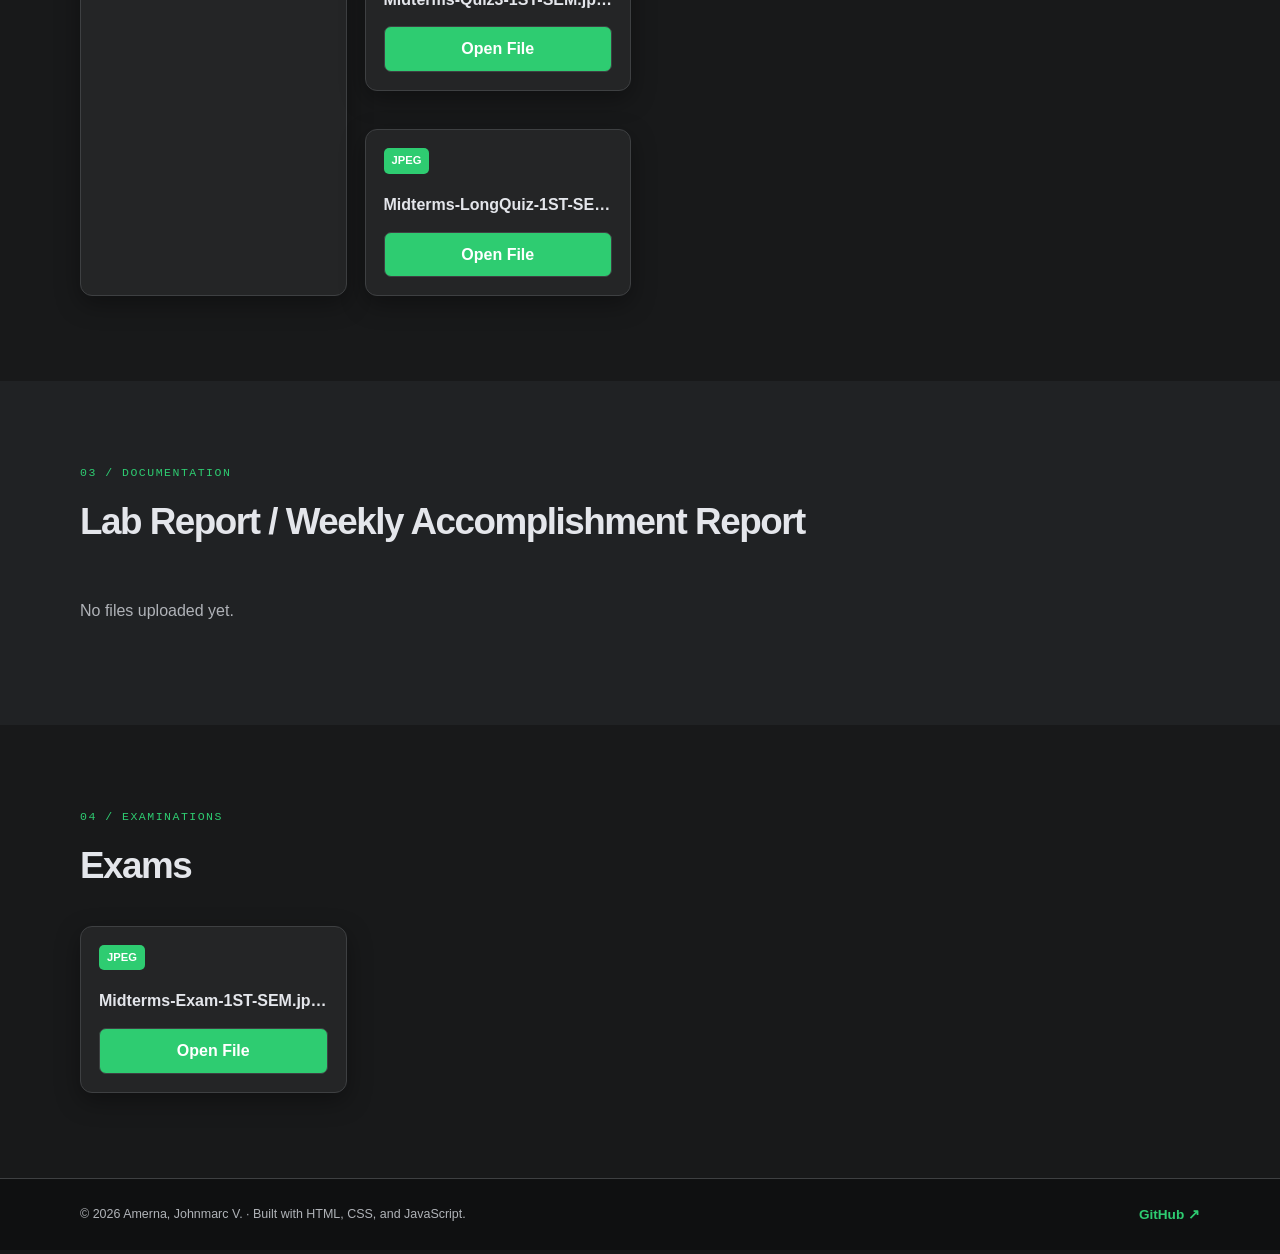
==== commit 0439bcc7: "Update file title from Quiz1 to Quiz2" ====
--- a/index.html
+++ b/index.html
@@ -138,7 +138,7 @@
             </div>
 
             <div class="file-info">
-              <div class="file-title">Midterms-Quiz1-1ST-SEM.jpeg</div>
+              <div class="file-title">Midterms-Quiz2-1ST-SEM.jpeg</div>
             </div>
 
             <button
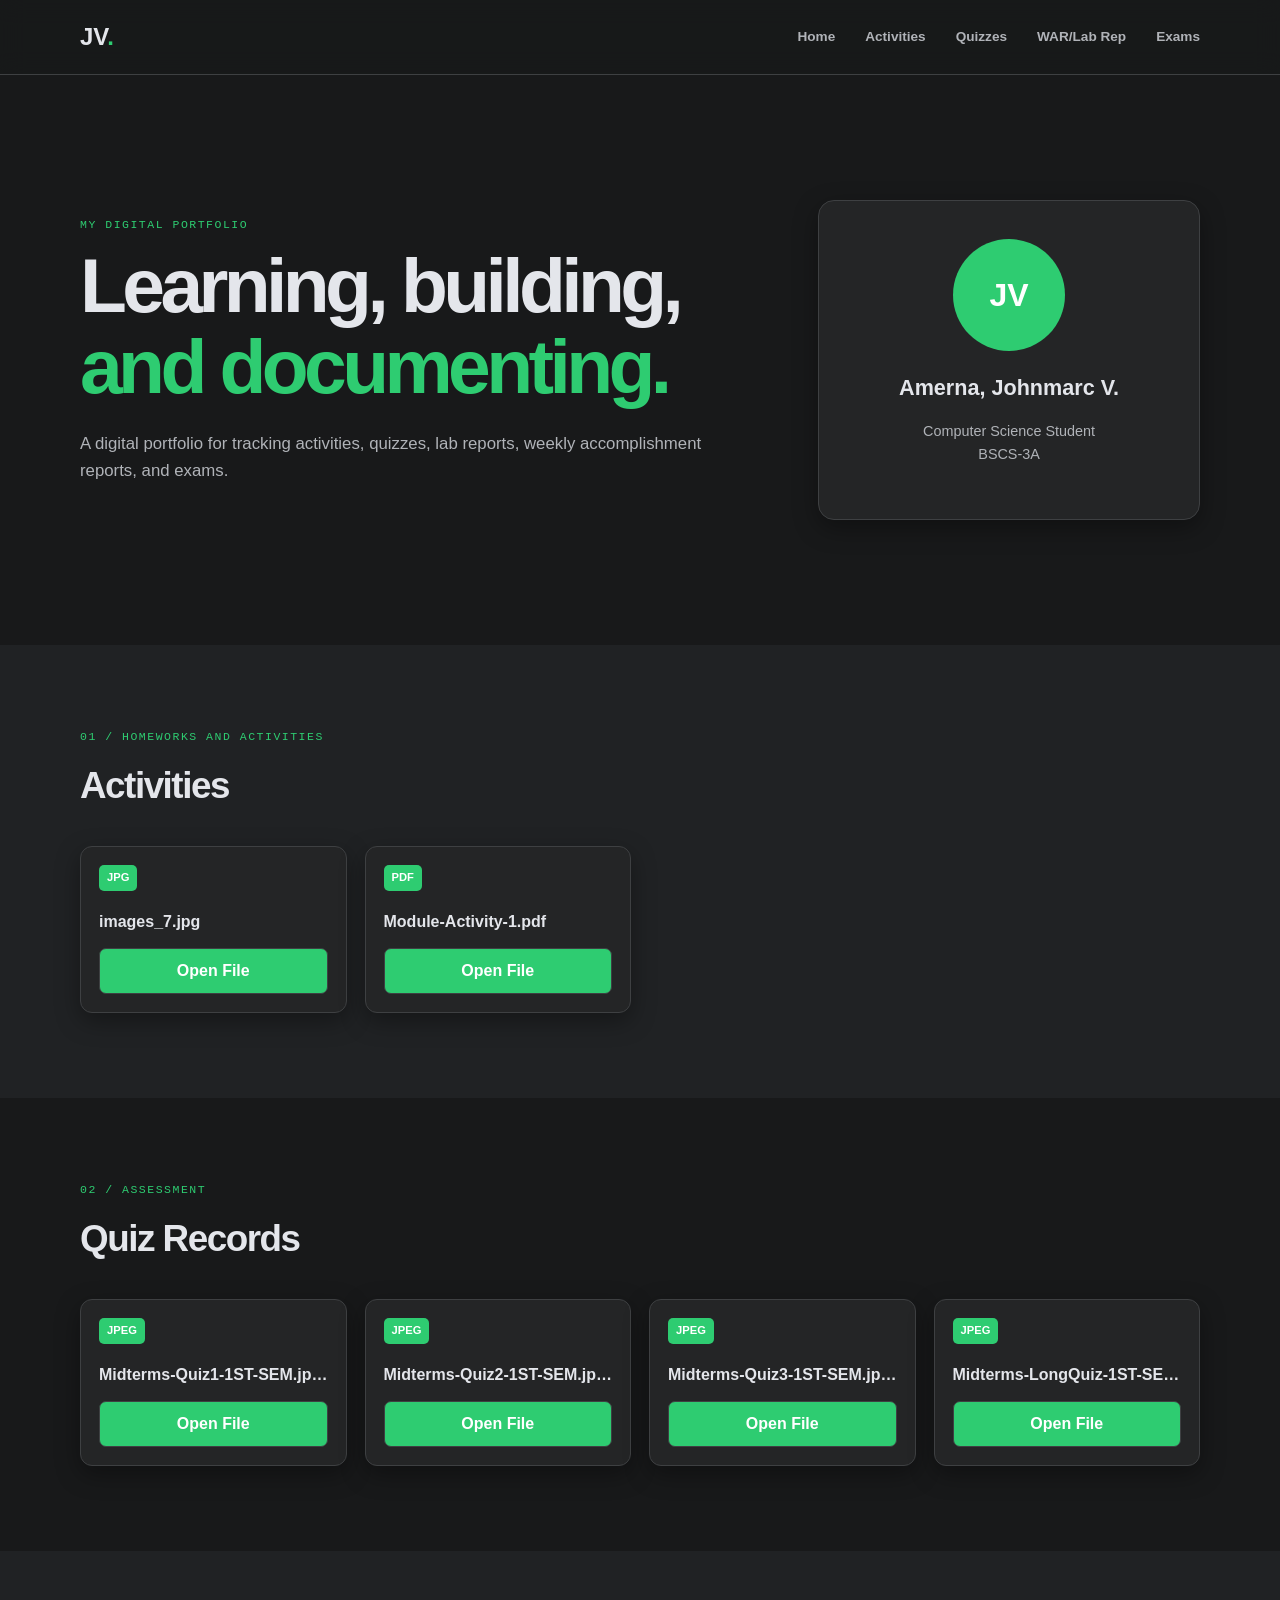
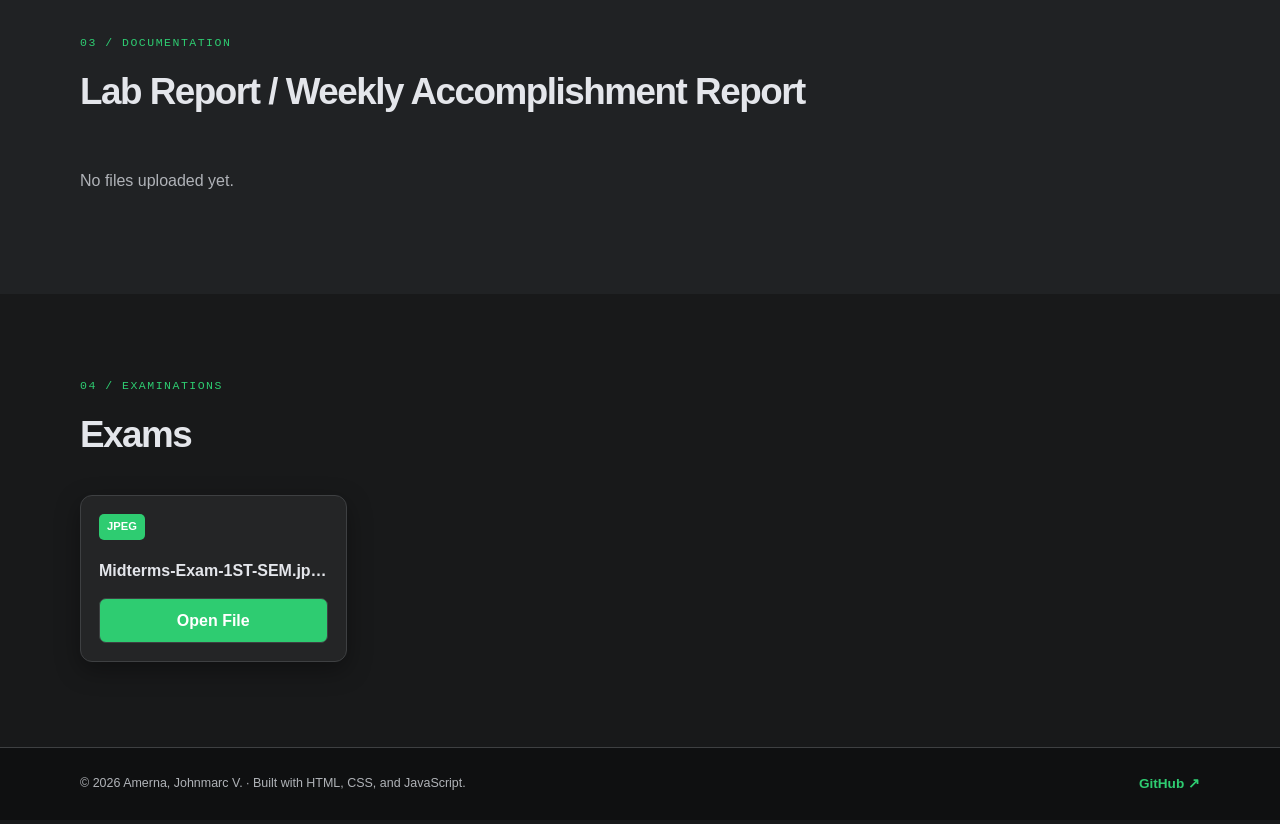
==== commit ebdde0de: "Remove redundant static files container divs Removed redundant 'files-container static-files' divs f" ====
--- a/index.html
+++ b/index.html
@@ -131,7 +131,6 @@
             </button>
           </div>
 
-              <div class="files-container static-files">
           <div class="file-item-card">
             <div class="file-item-header">
               <span class="file-badge">JPEG</span>
@@ -149,7 +148,6 @@
             </button>
           </div>
 
-            <div class="files-container static-files">
           <div class="file-item-card">
             <div class="file-item-header">
               <span class="file-badge">JPEG</span>
@@ -167,7 +165,6 @@
             </button>
           </div>
 
-            <div class="files-container static-files">
           <div class="file-item-card">
             <div class="file-item-header">
               <span class="file-badge">JPEG</span>
